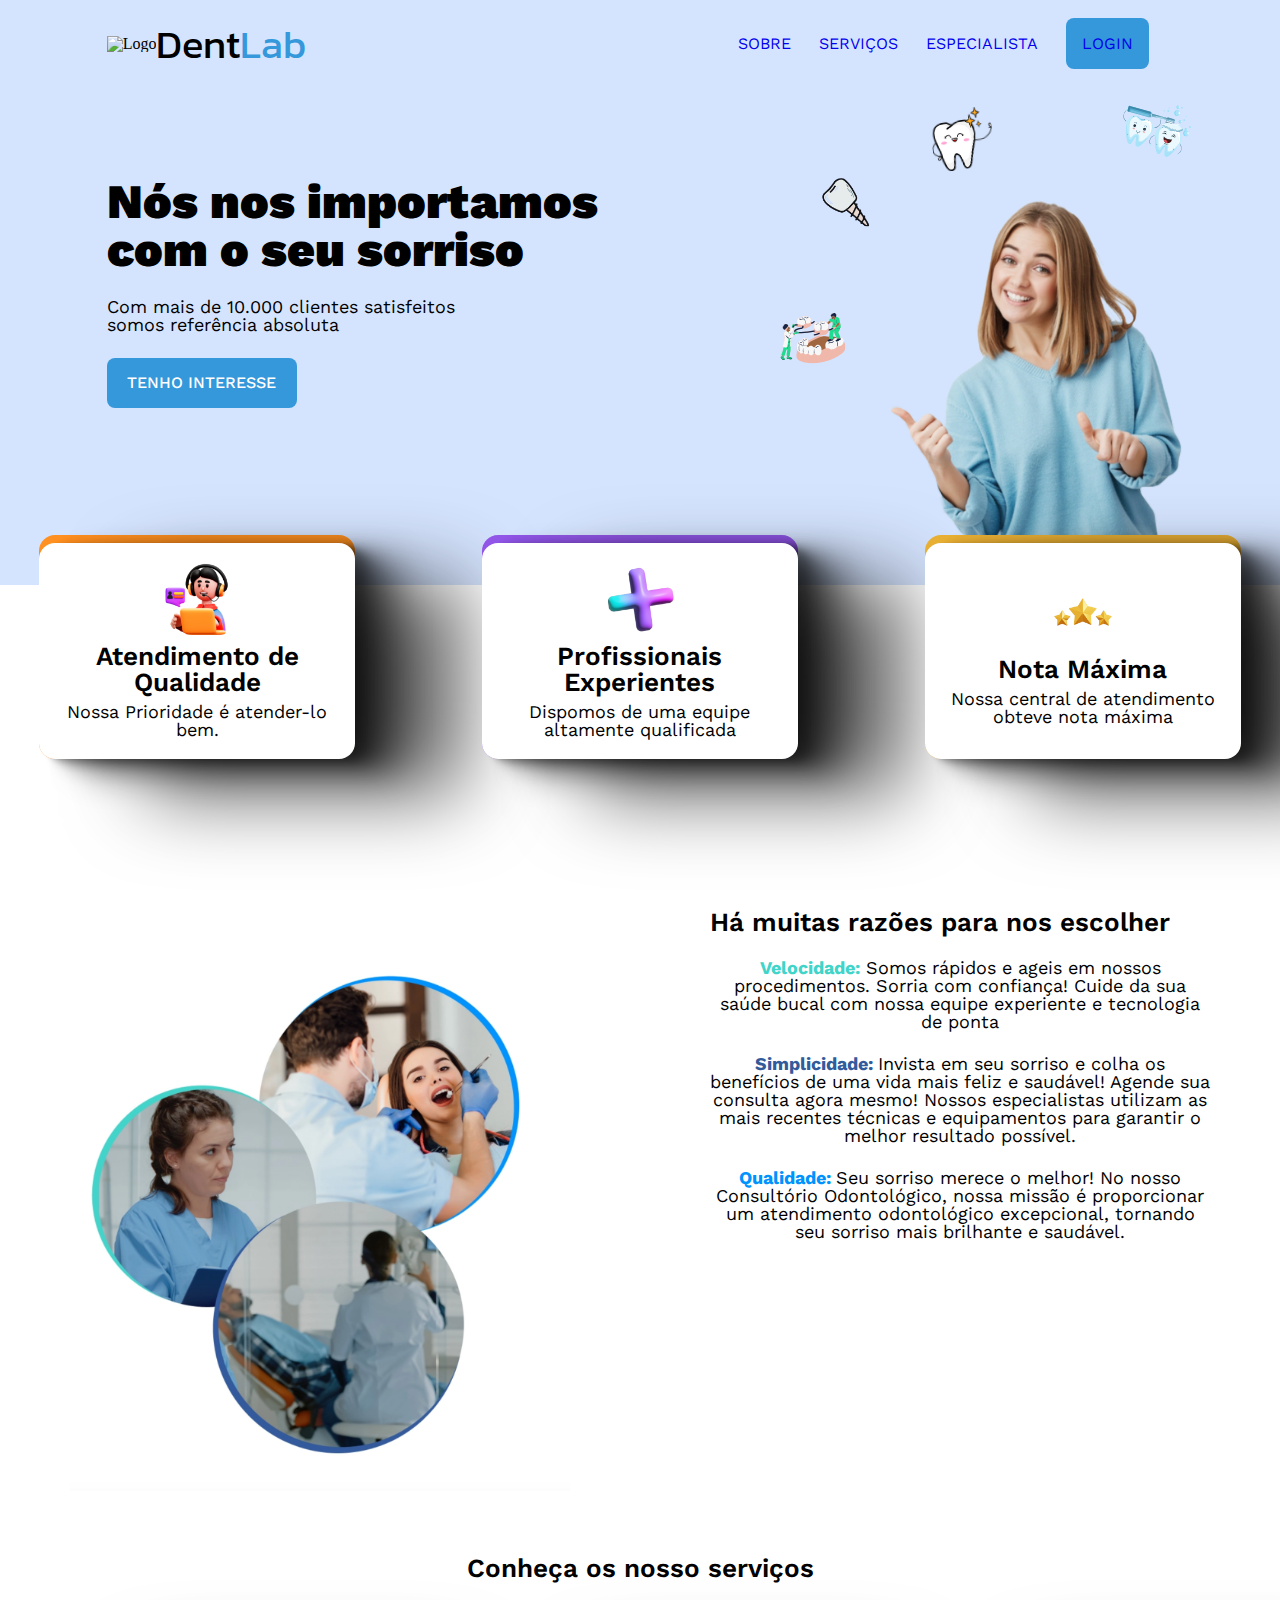
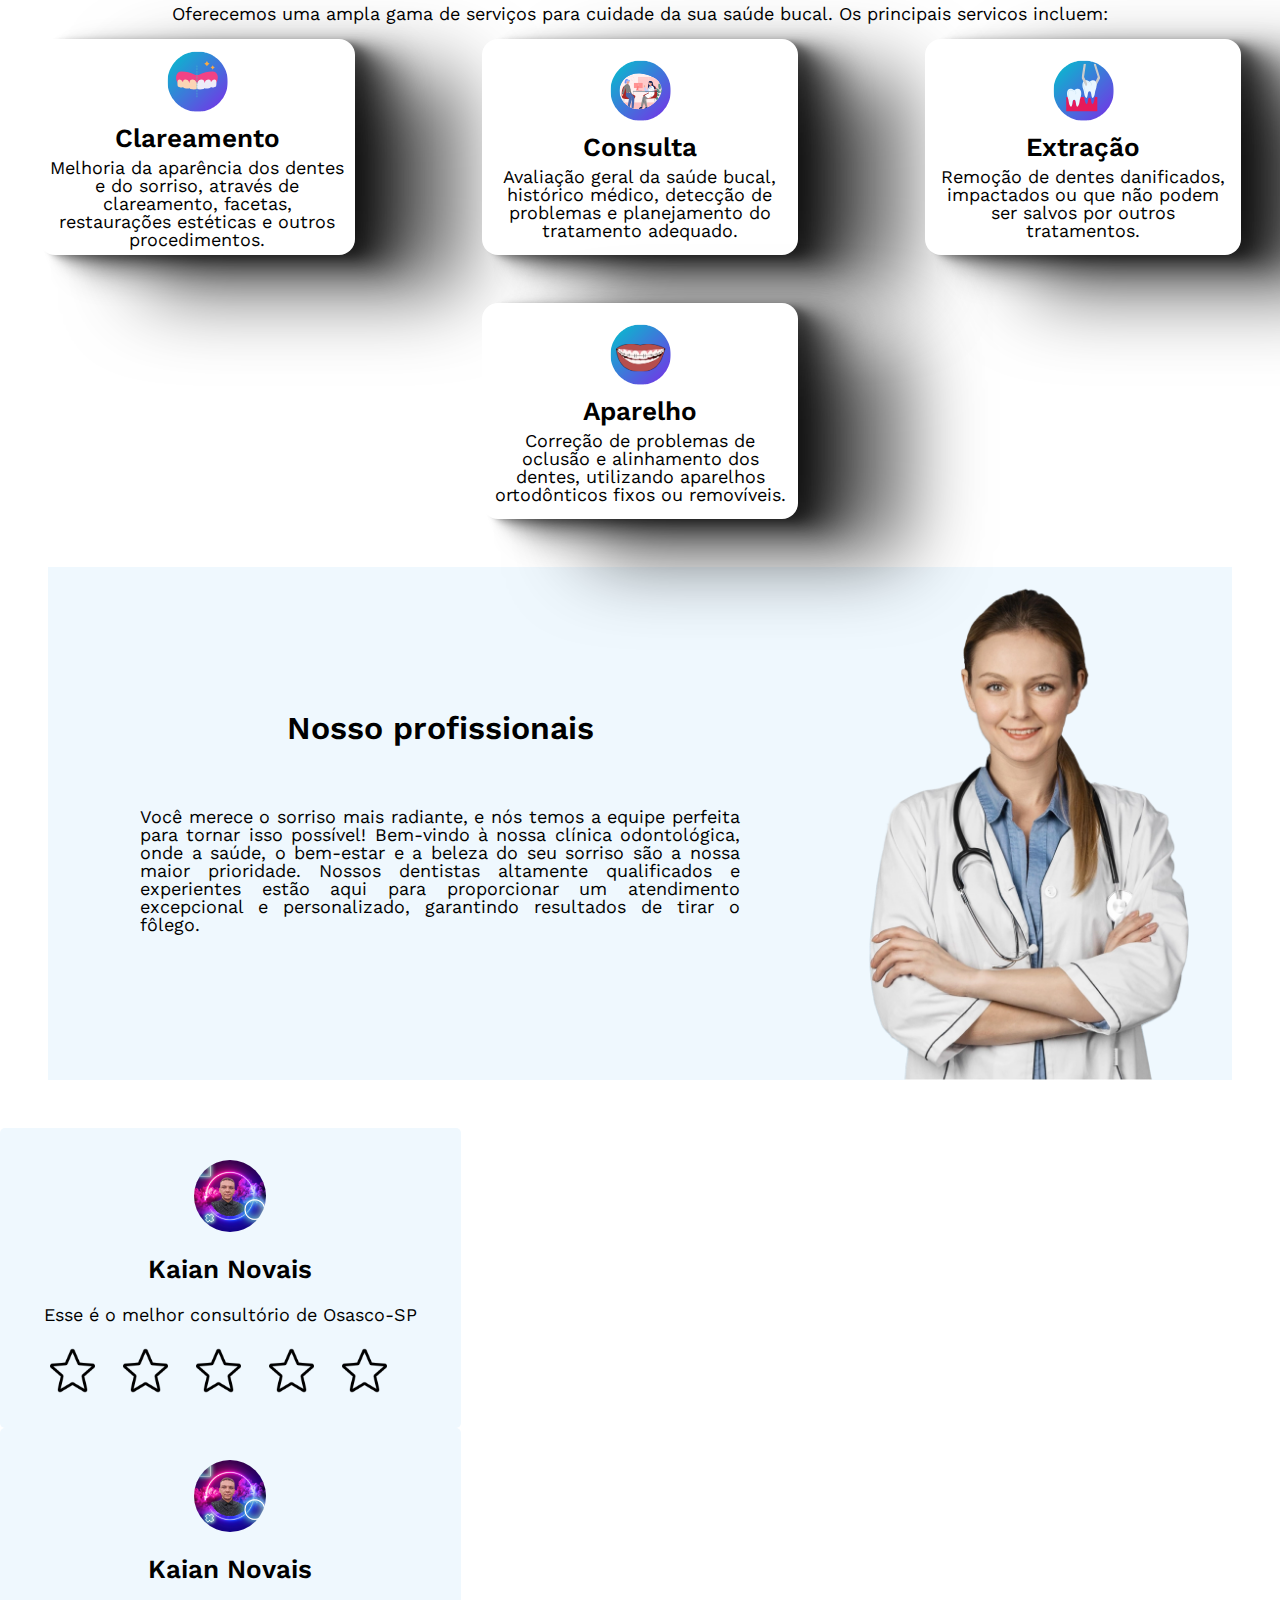
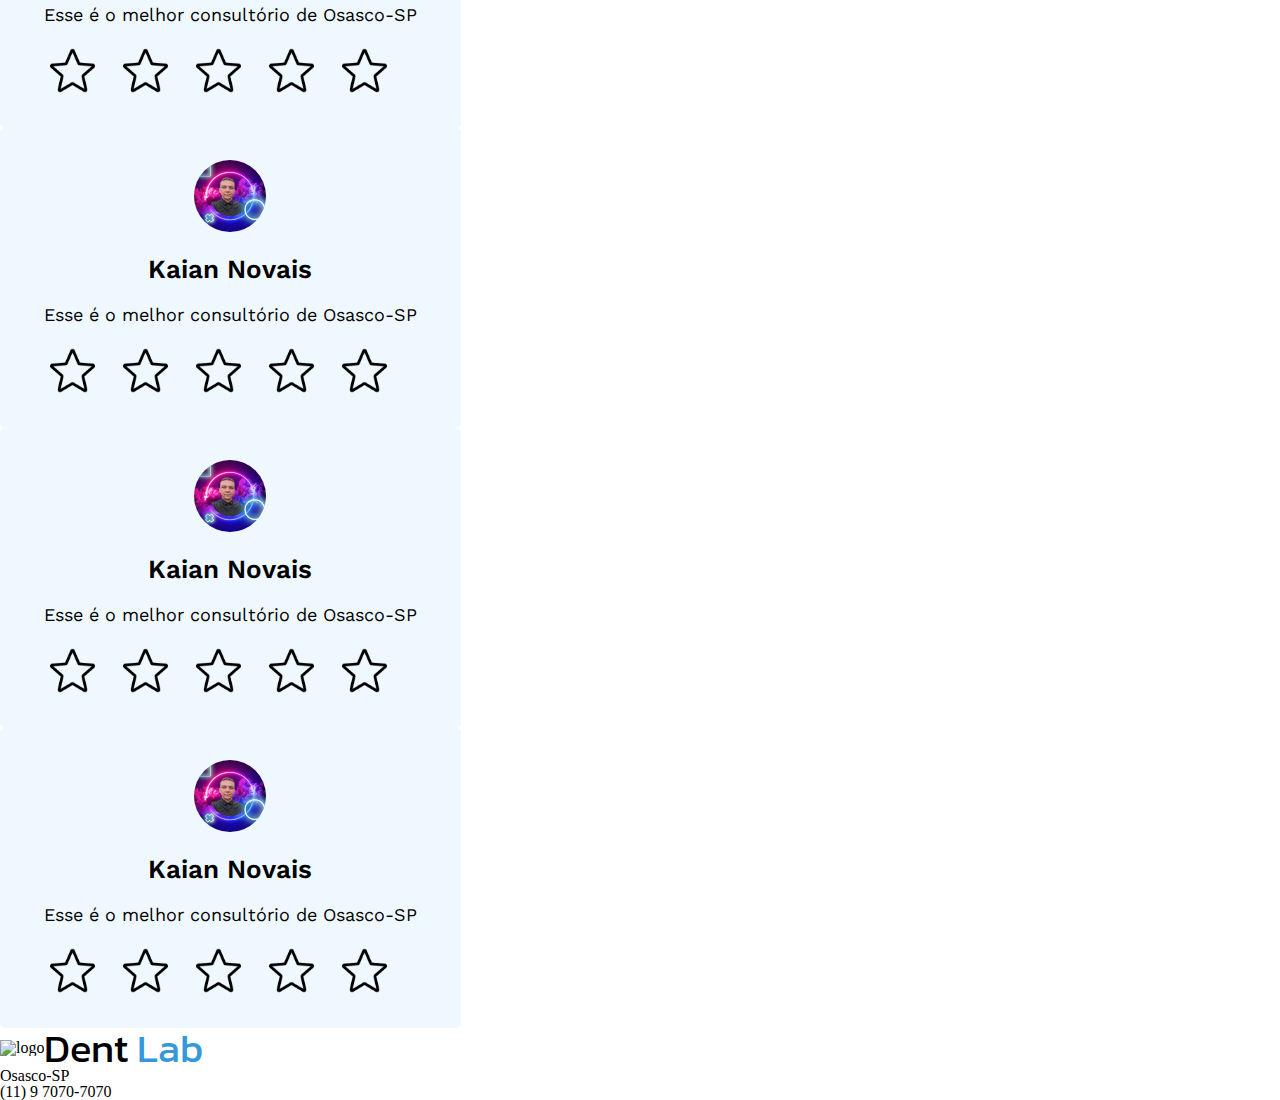
==== index.html @ 03cf14e5 "Primeiro commit do site Dent Lab. BY Nicolas" ====
<!DOCTYPE html>
<html lang="pt-br">
<head>
    <link rel="icon" href="imagens/logo.svg">
    <meta charset="UTF-8">
    <meta http-equiv="X-UA-Compatible" content="IE=edge">
    <meta name="viewport" content="width=device-width, initial-scale=1.0">
    <link rel="stylesheet" href="css/reset.css">
    <link rel="stylesheet" href="https://unpkg.com/flickity@2/dist/flickity.min.css">
    <link rel="stylesheet" href="css/index.css">
    <script src="http://kit.fontwesome.com/6cde816448.js" crossorigin="anonymous"></script>
    <script src="/js/funcoes.js"></script>
    <title>Dentlab</title>
</head>
<body>
    <header>
        <nav>
            <ul class="logo">
                <li> <img id="logo__image" src="./imagens/logo.svg" alt="Logo"></li>
                <li>
                    <h1 class="titulo__logo">Dent<span>Lab</span></h1>  
                </li>
            </ul>
            <ul class="menu">
                <li><a href="#"> SOBRE</a></li>
                <li> <a href="#"> SERVIÇOS</a></li>
                <li> <a href="#">ESPECIALISTA</a></li>
                <li> <a class="login" href="#"> LOGIN</a></li>
            </ul>
        </nav>
        <hgroup>
            <h1 class="titulo__principal"> Nós nos importamos </h1>
            <h1 class="titulo__principal">com o seu sorriso</h1>
            <h2 class="texto texto__cliente">Com mais de 10.000 clientes satisfeitos <br> somos referência absoluta</h2>
            <a href="#" class="bnt">TENHO INTERESSE</a>
        </hgroup>
        <img class="imagem__principal" src="imagens/fotoPrincipal.svg" alt="fotoprincipal">
    </header>
    <section class="vantagens">
        <div class="laranja">
        <div class="card margin">
            <img src="imagens/Atendimento.png" alt="atendimento" class="vantagens__imagens">
            <h3 class="titulo__sub__titulo">Atendimento de Qualidade</h3>
            <p class="texto ">Nossa Prioridade é atender-lo bem.</p>
        </div>
    </div>
        <div class="roxo">
        <div class="card margin">
            <img src="imagens/Adicao.png" alt="atendimento" class="vantagens__imagens">
            <h3 class="titulo__sub__titulo">Profissionais Experientes</h3>
            <p class="texto ">Dispomos de uma equipe altamente qualificada</p>
        </div>
        </div>
        <div class="laranja__claro">
        <div class="card margin">
            <img src="imagens/estrelas.png" alt="atendimento" class="vantagens__imagens">
            <h3 class="titulo__sub__titulo">Nota Máxima</h3>
            <p class="texto ">Nossa central de atendimento obteve nota máxima</p>
        </div>
        </div>
    </section>
    <section class="mensagem">
        <img src="/imagens/servicos.png" alt="Principais Serviços" class="img__mensagem">
        <hgroup class="hgroup__mensagem">
            <h1 class="titulo__sub__titulo">Há muitas razões para nos escolher</h1>
                <h6 class="texto"> <span class="velocidade">Velocidade:</span> Somos rápidos e
                    ageis em nossos procedimentos. Sorria com confiança! Cuide
                    da sua saúde bucal com nossa equipe experiente e tecnologia
                    de ponta</h6>
                <h6 class="texto"> <span class="simplicidade">Simplicidade: </span>Invista em
                    seu sorriso e colha os benefícios de uma vida mais feliz e
                    saudável! Agende sua consulta agora mesmo! Nossos
                    especialistas utilizam as mais recentes técnicas e
                    equipamentos para garantir o melhor resultado possível.
                </h6>
                <h6 class="texto"> <span class="qualidade">Qualidade: </span>Seu sorriso
                    merece o melhor! No nosso Consultório Odontológico, nossa
                    missão é proporcionar um atendimento odontológico
                    excepcional, tornando seu sorriso mais brilhante e saudável.
                </h6>
        </hgroup>
    </section>
   <main>
    <h1 class="titulo__sub__titulo">Conheça os nosso serviços</h1>
    <h6 class="texto">Oferecemos uma ampla gama de serviços para cuidade da sua saúde bucal. Os principais servicos incluem:</h6>
    <div class="div__cards">
        <div class="card">
        <img class="img__card" src="/imagens/clareamento.svg" alt="clareamento">
        <h1 class="titulo__sub__titulo center">Clareamento</h1>
        <p class="texto center">Melhoria da aparência dos
            dentes e do sorriso, através de clareamento, facetas,
            restaurações estéticas e outros procedimentos.</p>
    </div>
    <div class="card">
        <img class="img__card" src="/imagens/consulta.svg" alt="Consulta">
        <h1 class="titulo__sub__titulo center">Consulta</h1>
        <p class="texto center">Avaliação geral da saúde
            bucal, histórico médico, detecção de problemas e
            planejamento do tratamento adequado.</p>
    </div>
    <div class="card">
        <img class="img__card" src="/imagens/extracao.svg" alt="Extração">
        <h1 class="titulo__sub__titulo center">Extração</h1>
        <p class="texto center">Remoção de dentes
            danificados, impactados ou que não podem ser salvos por
            outros tratamentos.</p>
    </div>
    <div class="card">
        <img class="img__card" src="/imagens/aparelho.svg" alt="Aparelho">
        <h1 class="titulo__sub__titulo center">Aparelho</h1>
        <p class="texto center">
            Correção de problemas de oclusão e alinhamento dos dentes,
            utilizando aparelhos ortodônticos fixos ou removíveis.
        </p>
    </div>
</div>
   </main>
   <section class="profissionais">
    <hgroup class="hgroup__profissionais">
        <h1 class="titulo center">Nosso profissionais</h1>
        <h3 class="texto justificado">Você merece o sorriso mais radiante, e nós temos a equipe perfeita para tornar isso possível! Bem-vindo à nossa clínica odontológica, onde a saúde, o bem-estar e a beleza do seu sorriso são a nossa maior prioridade. Nossos dentistas altamente qualificados e experientes estão aqui para proporcionar um atendimento excepcional e personalizado, garantindo resultados de tirar o fôlego.</h3>
    </hgroup>
    <img src="imagens/dentista.png" alt="" class="img__profissional">
</section>
<div class="carousel"
    data-flickity='{ "wrapAround": true }'>
  <div class="carousel-cell">
    <div class="carousel__card">
        <img src="imagens/neon.png" alt="foto de perfil" class="imagem__carrossel">
        <h1 class="titulo__sub__titulo">Kaian Novais</h1>
        <p class="texto">Esse é o melhor consultório de Osasco-SP</p>
      <div class="estrelajs">
        <a href="javascript:void(0)" onclick="Avaliar(1)">
    <img style="width: 45px;" src="img/star0.png" id="s1"></a>
    
    <a href="javascript:void(0)" onclick="Avaliar(2)">
    <img style="width: 45px;" src="img/star0.png" id="s2"></a>
    
    <a href="javascript:void(0)" onclick="Avaliar(3)">
    <img style="width: 45px;" src="img/star0.png" id="s3"></a>
    
    <a href="javascript:void(0)" onclick="Avaliar(4)">
    <img style="width: 45px;" src="img/star0.png" id="s4"></a>
    
    <a href="javascript:void(0)" onclick="Avaliar(5)">
    <img style="width: 45px;" src="img/star0.png" id="s5"></a>

      </div>
    </div>
  </div>
  <div class="carousel-cell">
    <div class="carousel__card">
        <img src="imagens/neon.png" alt="foto de perfil" class="imagem__carrossel">
        <h1 class="titulo__sub__titulo">Kaian Novais</h1>
        <p class="texto">Esse é o melhor consultório de Osasco-SP</p>
      <div class="estrelajs">
        <a href="javascript:void(0)" onclick="Avaliar(1)">
    <img style="width: 45px;" src="img/star0.png" id="s1"></a>
    
    <a href="javascript:void(0)" onclick="Avaliar(2)">
    <img style="width: 45px;" src="img/star0.png" id="s2"></a>
    
    <a href="javascript:void(0)" onclick="Avaliar(3)">
    <img style="width: 45px;" src="img/star0.png" id="s3"></a>
    
    <a href="javascript:void(0)" onclick="Avaliar(4)">
    <img style="width: 45px;" src="img/star0.png" id="s4"></a>
    
    <a href="javascript:void(0)" onclick="Avaliar(5)">
    <img style="width: 45px;" src="img/star0.png" id="s5"></a>
    
      </div>
    </div>
  </div>
  <div class="carousel-cell">
    <div class="carousel__card">
        <img src="imagens/neon.png" alt="foto de perfil" class="imagem__carrossel">
        <h1 class="titulo__sub__titulo">Kaian Novais</h1>
        <p class="texto">Esse é o melhor consultório de Osasco-SP</p>
      <div class="estrelajs">
        <a href="javascript:void(0)" onclick="Avaliar(1)">
    <img style="width: 45px;" src="img/star0.png" id="s1"></a>
    
    <a href="javascript:void(0)" onclick="Avaliar(2)">
    <img style="width: 45px;" src="img/star0.png" id="s2"></a>
    
    <a href="javascript:void(0)" onclick="Avaliar(3)">
    <img style="width: 45px;" src="img/star0.png" id="s3"></a>
    
    <a href="javascript:void(0)" onclick="Avaliar(4)">
    <img style="width: 45px;" src="img/star0.png" id="s4"></a>
    
    <a href="javascript:void(0)" onclick="Avaliar(5)">
    <img style="width: 45px;" src="img/star0.png" id="s5"></a>
    
      </div>
    </div>
  </div>
  <div class="carousel-cell">
    <div class="carousel__card">
        <img src="imagens/neon.png" alt="foto de perfil" class="imagem__carrossel">
        <h1 class="titulo__sub__titulo">Kaian Novais</h1>
        <p class="texto">Esse é o melhor consultório de Osasco-SP</p>
      <div class="estrelajs">
        <a href="javascript:void(0)" onclick="Avaliar(1)">
    <img style="width: 45px;" src="img/star0.png" id="s1"></a>
    
    <a href="javascript:void(0)" onclick="Avaliar(2)">
    <img style="width: 45px;" src="img/star0.png" id="s2"></a>
    
    <a href="javascript:void(0)" onclick="Avaliar(3)">
    <img style="width: 45px;" src="img/star0.png" id="s3"></a>
    
    <a href="javascript:void(0)" onclick="Avaliar(4)">
    <img style="width: 45px;" src="img/star0.png" id="s4"></a>
    
    <a href="javascript:void(0)" onclick="Avaliar(5)">
    <img style="width: 45px;" src="img/star0.png" id="s5"></a>
    
      </div>
    </div>
  </div>
  <div class="carousel-cell">
    <div class="carousel__card">
        <img src="imagens/neon.png" alt="foto de perfil" class="imagem__carrossel">
        <h1 class="titulo__sub__titulo">Kaian Novais</h1>
        <p class="texto">Esse é o melhor consultório de Osasco-SP</p>
      <div class="estrelajs">
        <a href="javascript:void(0)" onclick="Avaliar(1)">
    <img style="width: 45px;" src="img/star0.png" id="s1"></a>
    
    <a href="javascript:void(0)" onclick="Avaliar(2)">
    <img style="width: 45px;" src="img/star0.png" id="s2"></a>
    
    <a href="javascript:void(0)" onclick="Avaliar(3)">
    <img style="width: 45px;" src="img/star0.png" id="s3"></a>
    
    <a href="javascript:void(0)" onclick="Avaliar(4)">
    <img style="width: 45px;" src="img/star0.png" id="s4"></a>
    
    <a href="javascript:void(0)" onclick="Avaliar(5)">
    <img style="width: 45px;" src="img/star0.png" id="s5"></a>
    
      </div>
    </div>
  </div>
</div>
<footer>
    <hgroup class="info">
        <ul class="logo">
            <li><img id="logo__image" src="imagens/logo.svg" alt="logo">
            </li>
            <li> <h1 class="titulo__logo"> Dent <span>Lab</span></h1></li>
        </ul>
        <h2><i class="fa-sharp fa-solid fa-location-dot"></i>Osasco-SP</h2>
        <h2><i class="fa-solid fa-phone"></i> (11) 9 7070-7070</h2>
    </hgroup>
</footer>

<script src="https://unpkg.com/flickity@2/dist/flickity.pkgd.min.js"></script>
</body>
</html>
---- css/index.css ----
@import "nav.css";
@import "variaveis.css";
@import "header.css";
@import "util.css";
@import "vantagens.css";
@import "mensagem.css";
@import "main.css";
@import "profissionais.css";
@import "carrossel.css";
@import  "footer.css";

#estrelas__js{
 width: 100px;
 height: auto;
}
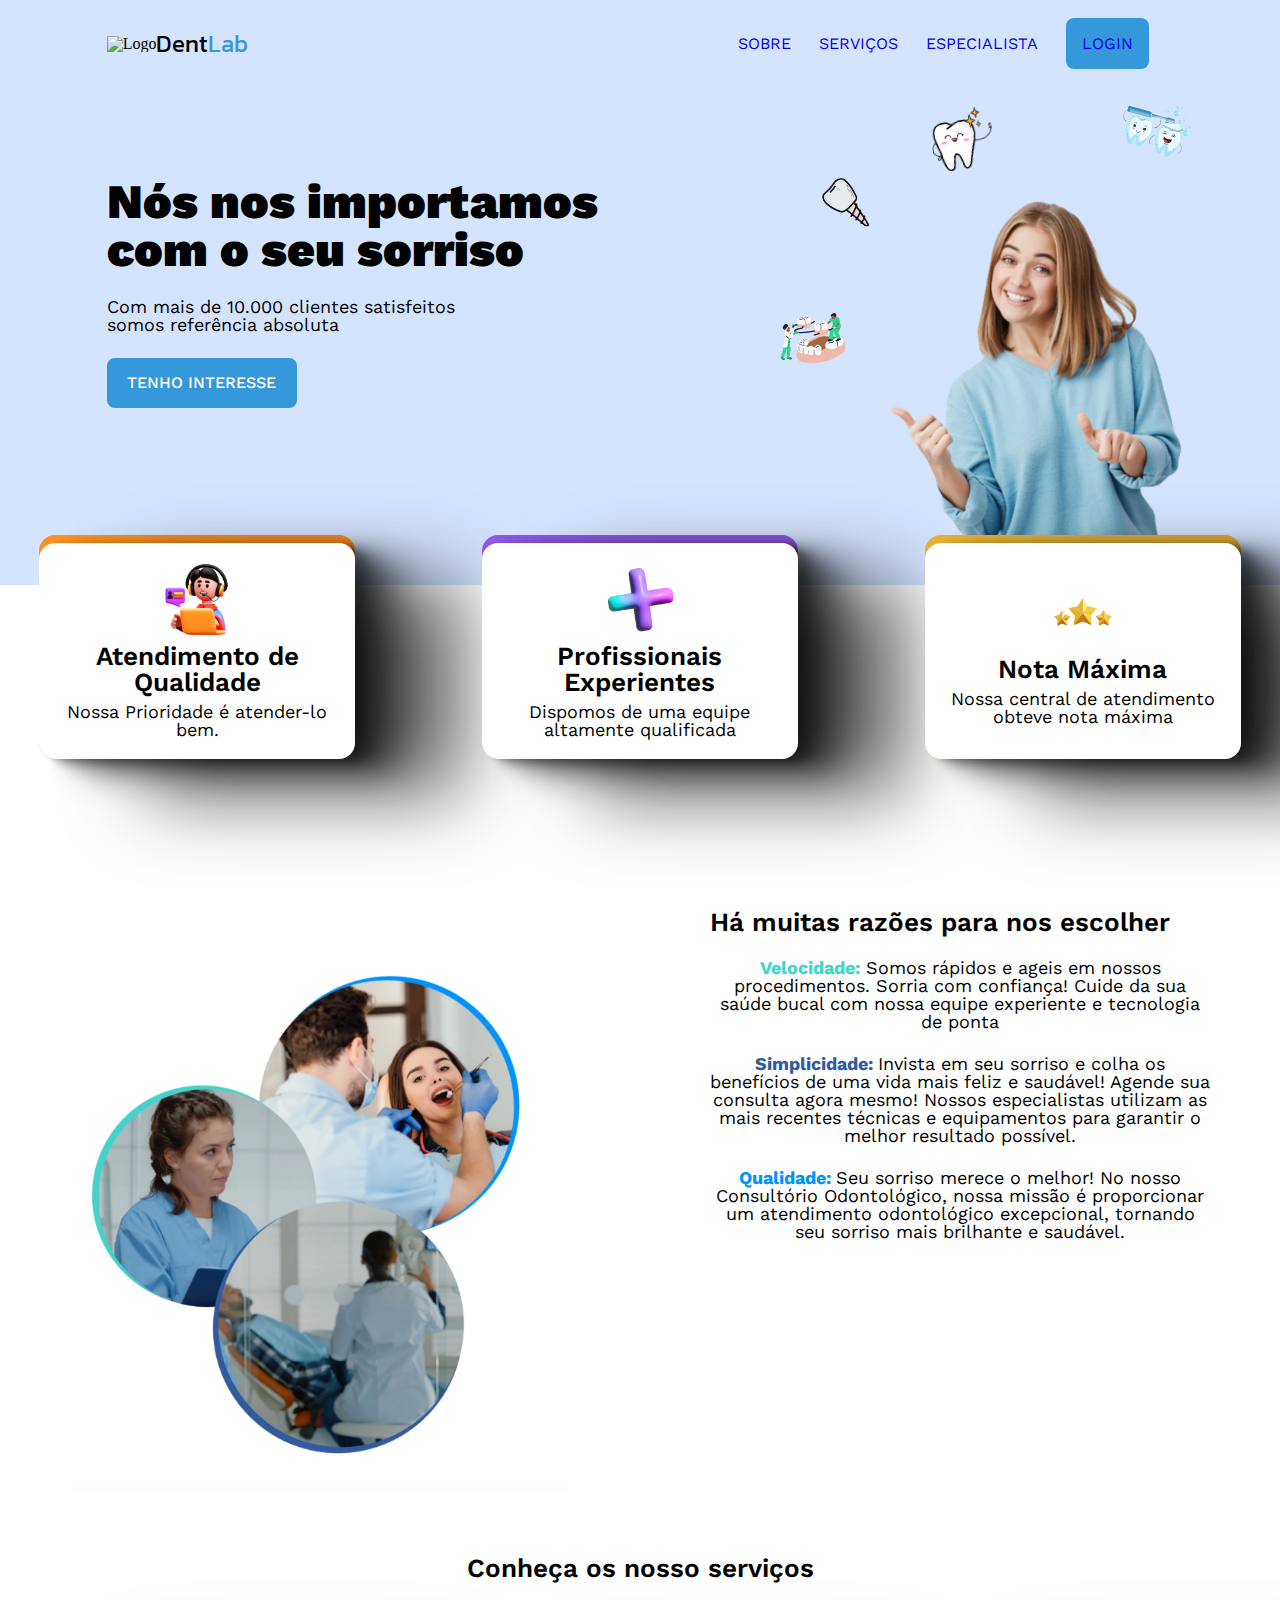
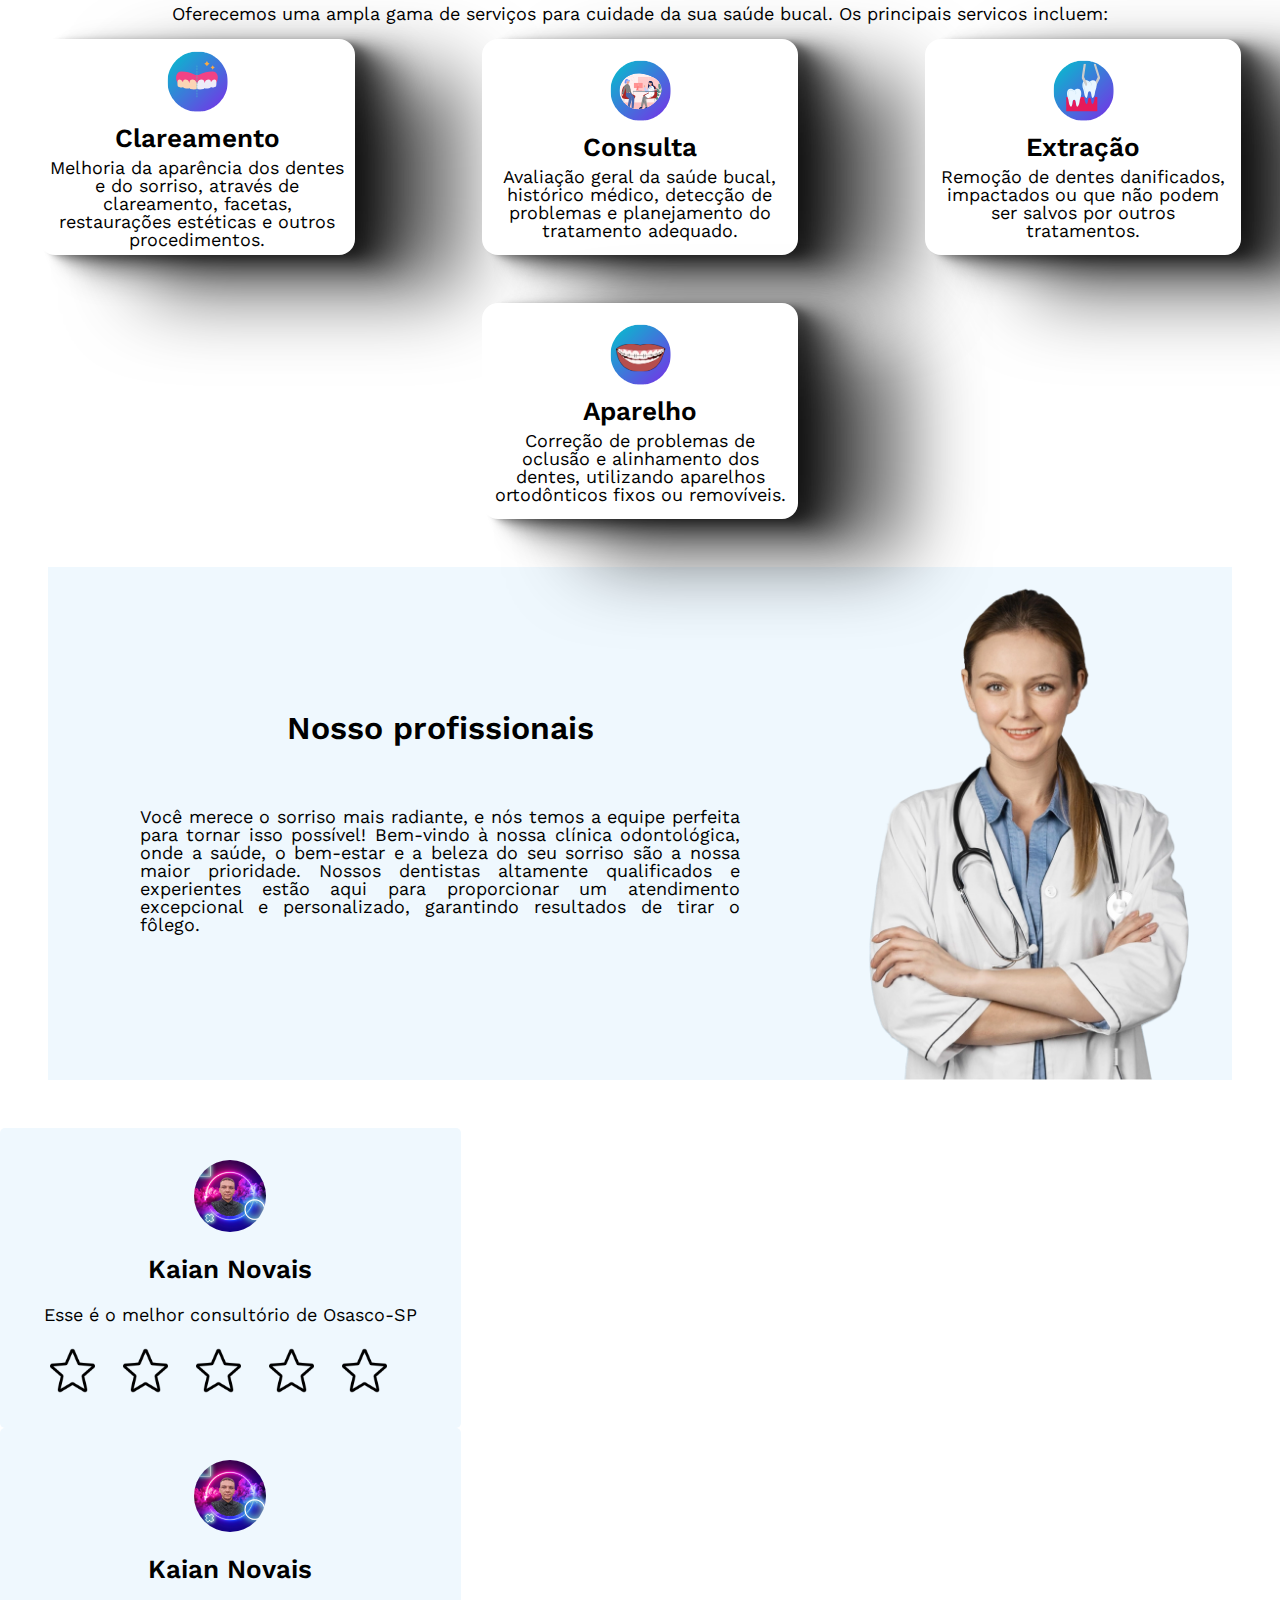
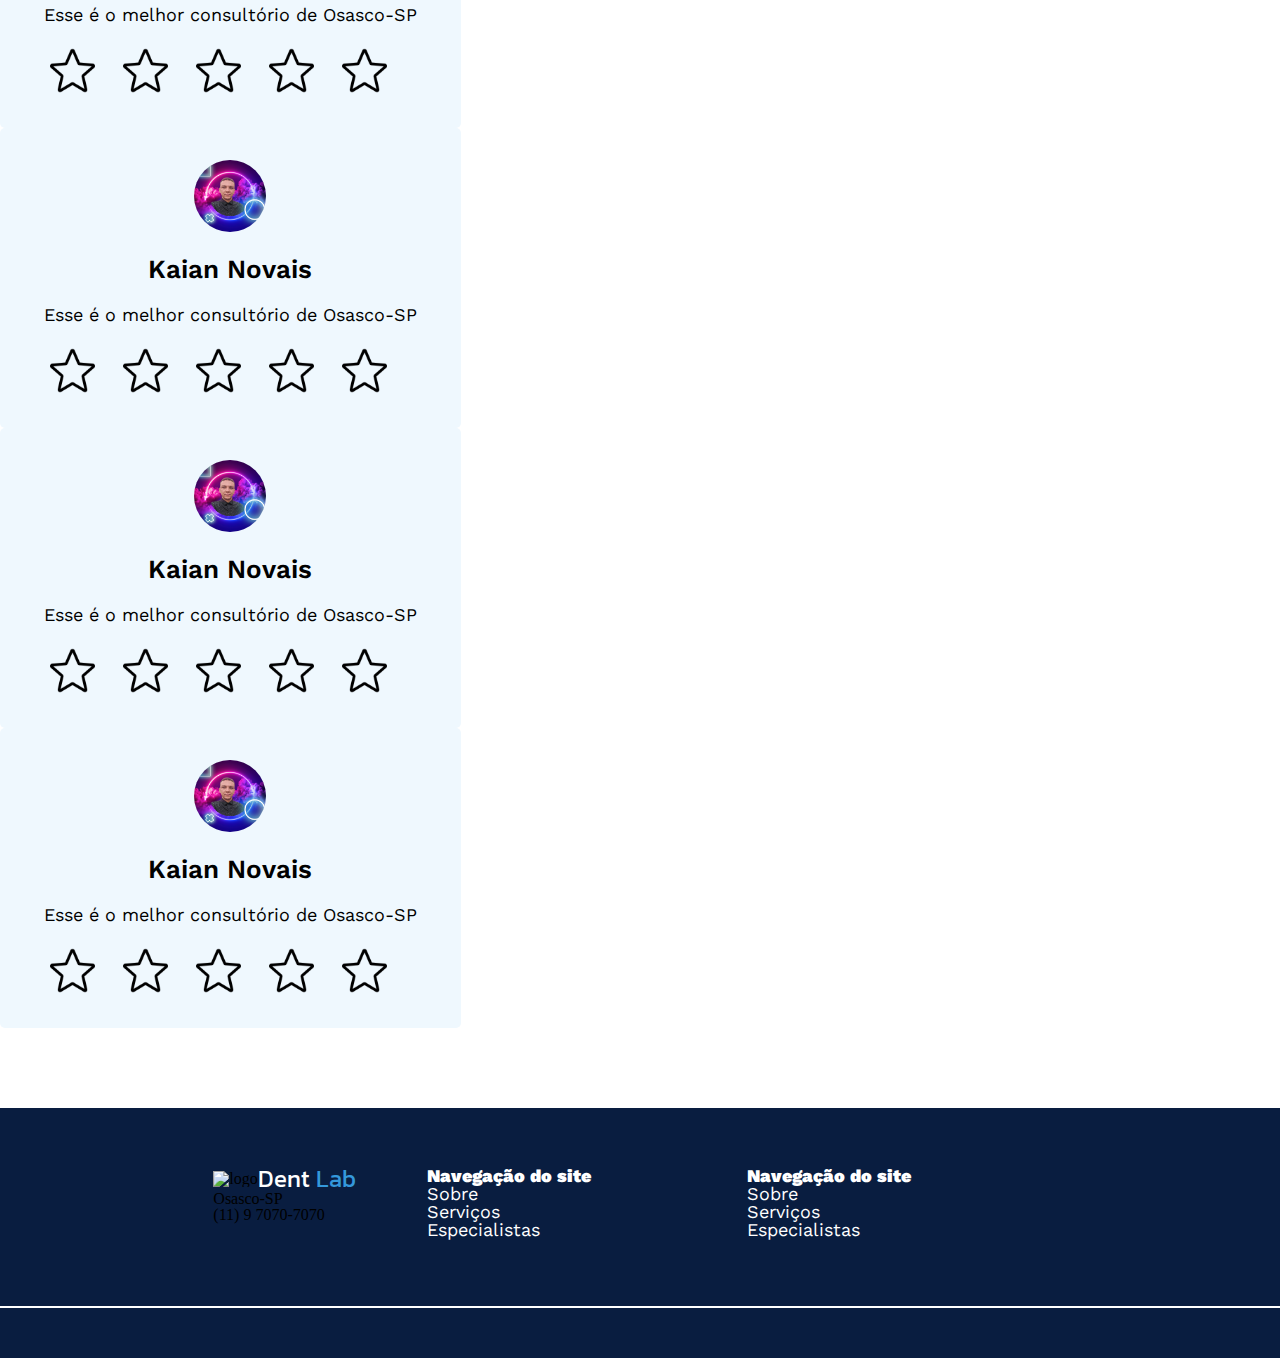
==== commit 164a6ac4: "Add files via upload" ====
--- a/index.html
+++ b/index.html
@@ -1,262 +1,292 @@
-<!DOCTYPE html>
-<html lang="pt-br">
-<head>
-    <link rel="icon" href="imagens/logo.svg">
-    <meta charset="UTF-8">
-    <meta http-equiv="X-UA-Compatible" content="IE=edge">
-    <meta name="viewport" content="width=device-width, initial-scale=1.0">
-    <link rel="stylesheet" href="css/reset.css">
-    <link rel="stylesheet" href="https://unpkg.com/flickity@2/dist/flickity.min.css">
-    <link rel="stylesheet" href="css/index.css">
-    <script src="http://kit.fontwesome.com/6cde816448.js" crossorigin="anonymous"></script>
-    <script src="/js/funcoes.js"></script>
-    <title>Dentlab</title>
-</head>
-<body>
-    <header>
-        <nav>
-            <ul class="logo">
-                <li> <img id="logo__image" src="./imagens/logo.svg" alt="Logo"></li>
-                <li>
-                    <h1 class="titulo__logo">Dent<span>Lab</span></h1>  
-                </li>
-            </ul>
-            <ul class="menu">
-                <li><a href="#"> SOBRE</a></li>
-                <li> <a href="#"> SERVIÇOS</a></li>
-                <li> <a href="#">ESPECIALISTA</a></li>
-                <li> <a class="login" href="#"> LOGIN</a></li>
-            </ul>
-        </nav>
-        <hgroup>
-            <h1 class="titulo__principal"> Nós nos importamos </h1>
-            <h1 class="titulo__principal">com o seu sorriso</h1>
-            <h2 class="texto texto__cliente">Com mais de 10.000 clientes satisfeitos <br> somos referência absoluta</h2>
-            <a href="#" class="bnt">TENHO INTERESSE</a>
-        </hgroup>
-        <img class="imagem__principal" src="imagens/fotoPrincipal.svg" alt="fotoprincipal">
-    </header>
-    <section class="vantagens">
-        <div class="laranja">
-        <div class="card margin">
-            <img src="imagens/Atendimento.png" alt="atendimento" class="vantagens__imagens">
-            <h3 class="titulo__sub__titulo">Atendimento de Qualidade</h3>
-            <p class="texto ">Nossa Prioridade é atender-lo bem.</p>
-        </div>
-    </div>
-        <div class="roxo">
-        <div class="card margin">
-            <img src="imagens/Adicao.png" alt="atendimento" class="vantagens__imagens">
-            <h3 class="titulo__sub__titulo">Profissionais Experientes</h3>
-            <p class="texto ">Dispomos de uma equipe altamente qualificada</p>
-        </div>
-        </div>
-        <div class="laranja__claro">
-        <div class="card margin">
-            <img src="imagens/estrelas.png" alt="atendimento" class="vantagens__imagens">
-            <h3 class="titulo__sub__titulo">Nota Máxima</h3>
-            <p class="texto ">Nossa central de atendimento obteve nota máxima</p>
-        </div>
-        </div>
-    </section>
-    <section class="mensagem">
-        <img src="/imagens/servicos.png" alt="Principais Serviços" class="img__mensagem">
-        <hgroup class="hgroup__mensagem">
-            <h1 class="titulo__sub__titulo">Há muitas razões para nos escolher</h1>
-                <h6 class="texto"> <span class="velocidade">Velocidade:</span> Somos rápidos e
-                    ageis em nossos procedimentos. Sorria com confiança! Cuide
-                    da sua saúde bucal com nossa equipe experiente e tecnologia
-                    de ponta</h6>
-                <h6 class="texto"> <span class="simplicidade">Simplicidade: </span>Invista em
-                    seu sorriso e colha os benefícios de uma vida mais feliz e
-                    saudável! Agende sua consulta agora mesmo! Nossos
-                    especialistas utilizam as mais recentes técnicas e
-                    equipamentos para garantir o melhor resultado possível.
-                </h6>
-                <h6 class="texto"> <span class="qualidade">Qualidade: </span>Seu sorriso
-                    merece o melhor! No nosso Consultório Odontológico, nossa
-                    missão é proporcionar um atendimento odontológico
-                    excepcional, tornando seu sorriso mais brilhante e saudável.
-                </h6>
-        </hgroup>
-    </section>
-   <main>
-    <h1 class="titulo__sub__titulo">Conheça os nosso serviços</h1>
-    <h6 class="texto">Oferecemos uma ampla gama de serviços para cuidade da sua saúde bucal. Os principais servicos incluem:</h6>
-    <div class="div__cards">
-        <div class="card">
-        <img class="img__card" src="/imagens/clareamento.svg" alt="clareamento">
-        <h1 class="titulo__sub__titulo center">Clareamento</h1>
-        <p class="texto center">Melhoria da aparência dos
-            dentes e do sorriso, através de clareamento, facetas,
-            restaurações estéticas e outros procedimentos.</p>
-    </div>
-    <div class="card">
-        <img class="img__card" src="/imagens/consulta.svg" alt="Consulta">
-        <h1 class="titulo__sub__titulo center">Consulta</h1>
-        <p class="texto center">Avaliação geral da saúde
-            bucal, histórico médico, detecção de problemas e
-            planejamento do tratamento adequado.</p>
-    </div>
-    <div class="card">
-        <img class="img__card" src="/imagens/extracao.svg" alt="Extração">
-        <h1 class="titulo__sub__titulo center">Extração</h1>
-        <p class="texto center">Remoção de dentes
-            danificados, impactados ou que não podem ser salvos por
-            outros tratamentos.</p>
-    </div>
-    <div class="card">
-        <img class="img__card" src="/imagens/aparelho.svg" alt="Aparelho">
-        <h1 class="titulo__sub__titulo center">Aparelho</h1>
-        <p class="texto center">
-            Correção de problemas de oclusão e alinhamento dos dentes,
-            utilizando aparelhos ortodônticos fixos ou removíveis.
-        </p>
-    </div>
-</div>
-   </main>
-   <section class="profissionais">
-    <hgroup class="hgroup__profissionais">
-        <h1 class="titulo center">Nosso profissionais</h1>
-        <h3 class="texto justificado">Você merece o sorriso mais radiante, e nós temos a equipe perfeita para tornar isso possível! Bem-vindo à nossa clínica odontológica, onde a saúde, o bem-estar e a beleza do seu sorriso são a nossa maior prioridade. Nossos dentistas altamente qualificados e experientes estão aqui para proporcionar um atendimento excepcional e personalizado, garantindo resultados de tirar o fôlego.</h3>
-    </hgroup>
-    <img src="imagens/dentista.png" alt="" class="img__profissional">
-</section>
-<div class="carousel"
-    data-flickity='{ "wrapAround": true }'>
-  <div class="carousel-cell">
-    <div class="carousel__card">
-        <img src="imagens/neon.png" alt="foto de perfil" class="imagem__carrossel">
-        <h1 class="titulo__sub__titulo">Kaian Novais</h1>
-        <p class="texto">Esse é o melhor consultório de Osasco-SP</p>
-      <div class="estrelajs">
-        <a href="javascript:void(0)" onclick="Avaliar(1)">
-    <img style="width: 45px;" src="img/star0.png" id="s1"></a>
-    
-    <a href="javascript:void(0)" onclick="Avaliar(2)">
-    <img style="width: 45px;" src="img/star0.png" id="s2"></a>
-    
-    <a href="javascript:void(0)" onclick="Avaliar(3)">
-    <img style="width: 45px;" src="img/star0.png" id="s3"></a>
-    
-    <a href="javascript:void(0)" onclick="Avaliar(4)">
-    <img style="width: 45px;" src="img/star0.png" id="s4"></a>
-    
-    <a href="javascript:void(0)" onclick="Avaliar(5)">
-    <img style="width: 45px;" src="img/star0.png" id="s5"></a>
-
-      </div>
-    </div>
-  </div>
-  <div class="carousel-cell">
-    <div class="carousel__card">
-        <img src="imagens/neon.png" alt="foto de perfil" class="imagem__carrossel">
-        <h1 class="titulo__sub__titulo">Kaian Novais</h1>
-        <p class="texto">Esse é o melhor consultório de Osasco-SP</p>
-      <div class="estrelajs">
-        <a href="javascript:void(0)" onclick="Avaliar(1)">
-    <img style="width: 45px;" src="img/star0.png" id="s1"></a>
-    
-    <a href="javascript:void(0)" onclick="Avaliar(2)">
-    <img style="width: 45px;" src="img/star0.png" id="s2"></a>
-    
-    <a href="javascript:void(0)" onclick="Avaliar(3)">
-    <img style="width: 45px;" src="img/star0.png" id="s3"></a>
-    
-    <a href="javascript:void(0)" onclick="Avaliar(4)">
-    <img style="width: 45px;" src="img/star0.png" id="s4"></a>
-    
-    <a href="javascript:void(0)" onclick="Avaliar(5)">
-    <img style="width: 45px;" src="img/star0.png" id="s5"></a>
-    
-      </div>
-    </div>
-  </div>
-  <div class="carousel-cell">
-    <div class="carousel__card">
-        <img src="imagens/neon.png" alt="foto de perfil" class="imagem__carrossel">
-        <h1 class="titulo__sub__titulo">Kaian Novais</h1>
-        <p class="texto">Esse é o melhor consultório de Osasco-SP</p>
-      <div class="estrelajs">
-        <a href="javascript:void(0)" onclick="Avaliar(1)">
-    <img style="width: 45px;" src="img/star0.png" id="s1"></a>
-    
-    <a href="javascript:void(0)" onclick="Avaliar(2)">
-    <img style="width: 45px;" src="img/star0.png" id="s2"></a>
-    
-    <a href="javascript:void(0)" onclick="Avaliar(3)">
-    <img style="width: 45px;" src="img/star0.png" id="s3"></a>
-    
-    <a href="javascript:void(0)" onclick="Avaliar(4)">
-    <img style="width: 45px;" src="img/star0.png" id="s4"></a>
-    
-    <a href="javascript:void(0)" onclick="Avaliar(5)">
-    <img style="width: 45px;" src="img/star0.png" id="s5"></a>
-    
-      </div>
-    </div>
-  </div>
-  <div class="carousel-cell">
-    <div class="carousel__card">
-        <img src="imagens/neon.png" alt="foto de perfil" class="imagem__carrossel">
-        <h1 class="titulo__sub__titulo">Kaian Novais</h1>
-        <p class="texto">Esse é o melhor consultório de Osasco-SP</p>
-      <div class="estrelajs">
-        <a href="javascript:void(0)" onclick="Avaliar(1)">
-    <img style="width: 45px;" src="img/star0.png" id="s1"></a>
-    
-    <a href="javascript:void(0)" onclick="Avaliar(2)">
-    <img style="width: 45px;" src="img/star0.png" id="s2"></a>
-    
-    <a href="javascript:void(0)" onclick="Avaliar(3)">
-    <img style="width: 45px;" src="img/star0.png" id="s3"></a>
-    
-    <a href="javascript:void(0)" onclick="Avaliar(4)">
-    <img style="width: 45px;" src="img/star0.png" id="s4"></a>
-    
-    <a href="javascript:void(0)" onclick="Avaliar(5)">
-    <img style="width: 45px;" src="img/star0.png" id="s5"></a>
-    
-      </div>
-    </div>
-  </div>
-  <div class="carousel-cell">
-    <div class="carousel__card">
-        <img src="imagens/neon.png" alt="foto de perfil" class="imagem__carrossel">
-        <h1 class="titulo__sub__titulo">Kaian Novais</h1>
-        <p class="texto">Esse é o melhor consultório de Osasco-SP</p>
-      <div class="estrelajs">
-        <a href="javascript:void(0)" onclick="Avaliar(1)">
-    <img style="width: 45px;" src="img/star0.png" id="s1"></a>
-    
-    <a href="javascript:void(0)" onclick="Avaliar(2)">
-    <img style="width: 45px;" src="img/star0.png" id="s2"></a>
-    
-    <a href="javascript:void(0)" onclick="Avaliar(3)">
-    <img style="width: 45px;" src="img/star0.png" id="s3"></a>
-    
-    <a href="javascript:void(0)" onclick="Avaliar(4)">
-    <img style="width: 45px;" src="img/star0.png" id="s4"></a>
-    
-    <a href="javascript:void(0)" onclick="Avaliar(5)">
-    <img style="width: 45px;" src="img/star0.png" id="s5"></a>
-    
-      </div>
-    </div>
-  </div>
-</div>
-<footer>
-    <hgroup class="info">
-        <ul class="logo">
-            <li><img id="logo__image" src="imagens/logo.svg" alt="logo">
-            </li>
-            <li> <h1 class="titulo__logo"> Dent <span>Lab</span></h1></li>
-        </ul>
-        <h2><i class="fa-sharp fa-solid fa-location-dot"></i>Osasco-SP</h2>
-        <h2><i class="fa-solid fa-phone"></i> (11) 9 7070-7070</h2>
-    </hgroup>
-</footer>
-
-<script src="https://unpkg.com/flickity@2/dist/flickity.pkgd.min.js"></script>
-</body>
+<!DOCTYPE html>
+<html lang="pt-br">
+
+<head>
+    <link rel="icon" href="imagens/logo.svg">
+    <meta charset="UTF-8">
+    <meta http-equiv="X-UA-Compatible" content="IE=edge">
+    <meta name="viewport" content="width=device-width, initial-scale=1.0">
+    <link rel="stylesheet" href="css/reset.css">
+    <link rel="stylesheet" href="https://unpkg.com/flickity@2/dist/flickity.min.css">
+    <link rel="stylesheet" href="css/index.css">
+    <link rel="stylesheet" href="css/footer.css">
+    <link rel="stylesheet" href="css/header.css">
+    <link rel="stylesheet" href="css/main.css">
+    <link rel="stylesheet" href="css/mensagem.css">
+    <link rel="stylesheet" href="css/nav.css">
+    <link rel="stylesheet" href="css/profissionais.css">
+    <link rel="stylesheet" href="css/util.css">
+    <link rel="stylesheet" href="css/vantagens.css">
+    <link rel="stylesheet" href="css/variaveis.css">
+    <script src="http://kit.fontwesome.com/6cde816448.js" crossorigin="anonymous"></script>
+    <script src="js/funcoes.js"></script>
+    <title>Dentlab</title>
+</head>
+
+<body>
+    <header>
+        <nav>
+            <ul class="logo">
+                <li> <img id="logo__image" src="imagens/logo.svg" alt="Logo"></li>
+                <li>
+                    <h1 class="titulo__logo">Dent<span>Lab</span></h1>
+                </li>
+            </ul>
+            <ul class="menu">
+                <li><a href="#sobre"> SOBRE</a></li>
+                <li> <a href="#servicos"> SERVIÇOS</a></li>
+                <li> <a href="#especialistas">ESPECIALISTA</a></li>
+                <li> <a class="login" href="#"> LOGIN</a></li>
+            </ul>
+        </nav>
+        <hgroup>
+            <h1 class="titulo__principal"> Nós nos importamos </h1>
+            <h1 class="titulo__principal">com o seu sorriso</h1>
+            <h2 class="texto texto__cliente">Com mais de 10.000 clientes satisfeitos <br> somos referência absoluta</h2>
+            <a href="#" class="bnt">TENHO INTERESSE</a>
+        </hgroup>
+        <img class="imagem__principal" src="imagens/fotoPrincipal.svg" alt="fotoprincipal">
+    </header>
+    <section class="vantagens">
+        <div class="laranja">
+            <div class="card margin">
+                <img src="imagens/Atendimento.png" alt="atendimento" class="vantagens__imagens">
+                <h3 class="titulo__sub__titulo">Atendimento de Qualidade</h3>
+                <p class="texto ">Nossa Prioridade é atender-lo bem.</p>
+            </div>
+        </div>
+        <div class="roxo">
+            <div class="card margin">
+                <img src="imagens/Adicao.png" alt="atendimento" class="vantagens__imagens">
+                <h3 class="titulo__sub__titulo">Profissionais Experientes</h3>
+                <p class="texto ">Dispomos de uma equipe altamente qualificada</p>
+            </div>
+        </div>
+        <div class="laranja__claro">
+            <div class="card margin">
+                <img src="imagens/estrelas.png" alt="atendimento" class="vantagens__imagens">
+                <h3 class="titulo__sub__titulo">Nota Máxima</h3>
+                <p class="texto ">Nossa central de atendimento obteve nota máxima</p>
+            </div>
+        </div>
+    </section>
+    <section class="mensagem" id="sobre">
+        <img src="/imagens/servicos.png" alt="Principais Serviços" class="img__mensagem">
+        <hgroup class="hgroup__mensagem">
+            <h1 class="titulo__sub__titulo">Há muitas razões para nos escolher</h1>
+            <h6 class="texto"> <span class="velocidade">Velocidade:</span> Somos rápidos e
+                ageis em nossos procedimentos. Sorria com confiança! Cuide
+                da sua saúde bucal com nossa equipe experiente e tecnologia
+                de ponta</h6>
+            <h6 class="texto"> <span class="simplicidade">Simplicidade: </span>Invista em
+                seu sorriso e colha os benefícios de uma vida mais feliz e
+                saudável! Agende sua consulta agora mesmo! Nossos
+                especialistas utilizam as mais recentes técnicas e
+                equipamentos para garantir o melhor resultado possível.
+            </h6>
+            <h6 class="texto"> <span class="qualidade">Qualidade: </span>Seu sorriso
+                merece o melhor! No nosso Consultório Odontológico, nossa
+                missão é proporcionar um atendimento odontológico
+                excepcional, tornando seu sorriso mais brilhante e saudável.
+            </h6>
+        </hgroup>
+    </section>
+    <main>
+        <h1 class="titulo__sub__titulo">Conheça os nosso serviços</h1>
+        <h6 class="texto">Oferecemos uma ampla gama de serviços para cuidade da sua saúde bucal. Os principais servicos
+            incluem:</h6>
+        <div class="div__cards" id="servicos">
+            <div class="card">
+                <img class="img__card" src="/imagens/clareamento.svg" alt="clareamento">
+                <h1 class="titulo__sub__titulo center">Clareamento</h1>
+                <p class="texto center">Melhoria da aparência dos
+                    dentes e do sorriso, através de clareamento, facetas,
+                    restaurações estéticas e outros procedimentos.</p>
+            </div>
+            <div class="card">
+                <img class="img__card" src="/imagens/consulta.svg" alt="Consulta">
+                <h1 class="titulo__sub__titulo center">Consulta</h1>
+                <p class="texto center">Avaliação geral da saúde
+                    bucal, histórico médico, detecção de problemas e
+                    planejamento do tratamento adequado.</p>
+            </div>
+            <div class="card">
+                <img class="img__card" src="/imagens/extracao.svg" alt="Extração">
+                <h1 class="titulo__sub__titulo center">Extração</h1>
+                <p class="texto center">Remoção de dentes
+                    danificados, impactados ou que não podem ser salvos por
+                    outros tratamentos.</p>
+            </div>
+            <div class="card">
+                <img class="img__card" src="/imagens/aparelho.svg" alt="Aparelho">
+                <h1 class="titulo__sub__titulo center">Aparelho</h1>
+                <p class="texto center">
+                    Correção de problemas de oclusão e alinhamento dos dentes,
+                    utilizando aparelhos ortodônticos fixos ou removíveis.
+                </p>
+            </div>
+        </div>
+    </main>
+    <section class="profissionais">
+        <hgroup class="hgroup__profissionais" id="especialistas">
+            <h1 class="titulo center">Nosso profissionais</h1>
+            <h3 class="texto justificado">Você merece o sorriso mais radiante, e nós temos a equipe perfeita para tornar
+                isso possível! Bem-vindo à nossa clínica odontológica, onde a saúde, o bem-estar e a beleza do seu
+                sorriso são a nossa maior prioridade. Nossos dentistas altamente qualificados e experientes estão aqui
+                para proporcionar um atendimento excepcional e personalizado, garantindo resultados de tirar o fôlego.
+            </h3>
+        </hgroup>
+        <img src="imagens/dentista.png" alt="" class="img__profissional">
+    </section>
+    <div class="carousel" data-flickity='{ "wrapAround": true }'>
+        <div class="carousel-cell">
+            <div class="carousel__card">
+                <img src="imagens/neon.png" alt="foto de perfil" class="imagem__carrossel">
+                <h1 class="titulo__sub__titulo">Kaian Novais</h1>
+                <p class="texto">Esse é o melhor consultório de Osasco-SP</p>
+                <div class="estrelajs">
+                    <a href="javascript:void(0)" onclick="Avaliar(1)">
+                        <img style="width: 45px;" src="img/star0.png" id="s1"></a>
+
+                    <a href="javascript:void(0)" onclick="Avaliar(2)">
+                        <img style="width: 45px;" src="img/star0.png" id="s2"></a>
+
+                    <a href="javascript:void(0)" onclick="Avaliar(3)">
+                        <img style="width: 45px;" src="img/star0.png" id="s3"></a>
+
+                    <a href="javascript:void(0)" onclick="Avaliar(4)">
+                        <img style="width: 45px;" src="img/star0.png" id="s4"></a>
+
+                    <a href="javascript:void(0)" onclick="Avaliar(5)">
+                        <img style="width: 45px;" src="img/star0.png" id="s5"></a>
+
+                </div>
+            </div>
+        </div>
+        <div class="carousel-cell">
+            <div class="carousel__card">
+                <img src="imagens/neon.png" alt="foto de perfil" class="imagem__carrossel">
+                <h1 class="titulo__sub__titulo">Kaian Novais</h1>
+                <p class="texto">Esse é o melhor consultório de Osasco-SP</p>
+                <div class="estrelajs">
+                    <a href="javascript:void(0)" onclick="Avaliar(1)">
+                        <img style="width: 45px;" src="img/star0.png" id="s1"></a>
+
+                    <a href="javascript:void(0)" onclick="Avaliar(2)">
+                        <img style="width: 45px;" src="img/star0.png" id="s2"></a>
+
+                    <a href="javascript:void(0)" onclick="Avaliar(3)">
+                        <img style="width: 45px;" src="img/star0.png" id="s3"></a>
+
+                    <a href="javascript:void(0)" onclick="Avaliar(4)">
+                        <img style="width: 45px;" src="img/star0.png" id="s4"></a>
+
+                    <a href="javascript:void(0)" onclick="Avaliar(5)">
+                        <img style="width: 45px;" src="img/star0.png" id="s5"></a>
+
+                </div>
+            </div>
+        </div>
+        <div class="carousel-cell">
+            <div class="carousel__card">
+                <img src="imagens/neon.png" alt="foto de perfil" class="imagem__carrossel">
+                <h1 class="titulo__sub__titulo">Kaian Novais</h1>
+                <p class="texto">Esse é o melhor consultório de Osasco-SP</p>
+                <div class="estrelajs">
+                    <a href="javascript:void(0)" onclick="Avaliar(1)">
+                        <img style="width: 45px;" src="img/star0.png" id="s1"></a>
+
+                    <a href="javascript:void(0)" onclick="Avaliar(2)">
+                        <img style="width: 45px;" src="img/star0.png" id="s2"></a>
+
+                    <a href="javascript:void(0)" onclick="Avaliar(3)">
+                        <img style="width: 45px;" src="img/star0.png" id="s3"></a>
+
+                    <a href="javascript:void(0)" onclick="Avaliar(4)">
+                        <img style="width: 45px;" src="img/star0.png" id="s4"></a>
+
+                    <a href="javascript:void(0)" onclick="Avaliar(5)">
+                        <img style="width: 45px;" src="img/star0.png" id="s5"></a>
+
+                </div>
+            </div>
+        </div>
+        <div class="carousel-cell">
+            <div class="carousel__card">
+                <img src="imagens/neon.png" alt="foto de perfil" class="imagem__carrossel">
+                <h1 class="titulo__sub__titulo">Kaian Novais</h1>
+                <p class="texto">Esse é o melhor consultório de Osasco-SP</p>
+                <div class="estrelajs">
+                    <a href="javascript:void(0)" onclick="Avaliar(1)">
+                        <img style="width: 45px;" src="img/star0.png" id="s1"></a>
+
+                    <a href="javascript:void(0)" onclick="Avaliar(2)">
+                        <img style="width: 45px;" src="img/star0.png" id="s2"></a>
+
+                    <a href="javascript:void(0)" onclick="Avaliar(3)">
+                        <img style="width: 45px;" src="img/star0.png" id="s3"></a>
+
+                    <a href="javascript:void(0)" onclick="Avaliar(4)">
+                        <img style="width: 45px;" src="img/star0.png" id="s4"></a>
+
+                    <a href="javascript:void(0)" onclick="Avaliar(5)">
+                        <img style="width: 45px;" src="img/star0.png" id="s5"></a>
+
+                </div>
+            </div>
+        </div>
+        <div class="carousel-cell">
+            <div class="carousel__card">
+                <img src="imagens/neon.png" alt="foto de perfil" class="imagem__carrossel">
+                <h1 class="titulo__sub__titulo">Kaian Novais</h1>
+                <p class="texto">Esse é o melhor consultório de Osasco-SP</p>
+                <div class="estrelajs">
+                    <a href="javascript:void(0)" onclick="Avaliar(1)">
+                        <img style="width: 45px;" src="img/star0.png" id="s1"></a>
+
+                    <a href="javascript:void(0)" onclick="Avaliar(2)">
+                        <img style="width: 45px;" src="img/star0.png" id="s2"></a>
+
+                    <a href="javascript:void(0)" onclick="Avaliar(3)">
+                        <img style="width: 45px;" src="img/star0.png" id="s3"></a>
+
+                    <a href="javascript:void(0)" onclick="Avaliar(4)">
+                        <img style="width: 45px;" src="img/star0.png" id="s4"></a>
+
+                    <a href="javascript:void(0)" onclick="Avaliar(5)">
+                        <img style="width: 45px;" src="img/star0.png" id="s5"></a>
+
+                </div>
+            </div>
+        </div>
+    </div>
+    <footer >
+        <hgroup class="info">
+            <ul class="logo">
+                <li><img id="logo__image" src="imagens/logo.svg" alt="logo">
+                </li>
+                <li>
+                    <h1 class="titulo__logo__footer"> Dent <span>Lab</span></h1>
+                </li>
+            </ul>
+            <h2><i class="fa-sharp fa-solid fa-location-dot " ></i>Osasco-SP</h2>
+            <h2><i class="fa-solid fa-phone"></i> (11) 9 7070-7070</h2>
+        </hgroup>
+        <hgroup class="navegacao">
+            <h3 class="textoFooterTitulo">Navegação do site</h3>
+            <h4 class="textoFooter">Sobre</h4>
+            <h4 class="textoFooter">Serviços</h4>
+            <h4 class="textoFooter">Especialistas</h4>
+        </hgroup>
+        <hgroup class="servicos">
+            <h3 class="textoFooterTitulo">Navegação do site</h3>
+            <h4 class="textoFooter">Sobre</h4>
+            <h4 class="textoFooter">Serviços</h4>
+            <h4 class="textoFooter"> Especialistas</h4>
+        </hgroup>
+        <hr class="linha">
+    </footer>
+
+    <script src="https://unpkg.com/flickity@2/dist/flickity.pkgd.min.js"></script>
+</body>
 </html>--- a/css/index.css
+++ b/css/index.css
@@ -1,15 +1,15 @@
-@import "nav.css";
-@import "variaveis.css";
-@import "header.css";
-@import "util.css";
-@import "vantagens.css";
-@import "mensagem.css";
-@import "main.css";
-@import "profissionais.css";
-@import "carrossel.css";
-@import  "footer.css";
-
-#estrelas__js{
- width: 100px;
- height: auto;
-}+@import "nav.css";
+@import "variaveis.css";
+@import "header.css";
+@import "util.css";
+@import "vantagens.css";
+@import "mensagem.css";
+@import "main.css";
+@import "profissionais.css";
+@import "carrossel.css";
+@import  "footer.css";
+
+body{
+    overflow-x: hidden;
+}
+
--- a/css/footer.css
+++ b/css/footer.css
@@ -0,0 +1,40 @@
+footer{
+    background: var(--cor-fundo-footer);
+    height: 250px;
+    margin-top: 80px;
+    display: grid;
+    grid-template-columns: repeat(12, 1fr);
+    grid-template-rows: repeat(4, 1fr);
+}
+.info{
+    grid-column: 3/5;
+    grid-row: 2/3;
+    flex-direction: column;
+    gap: 16px;
+}
+.navegacao{
+    grid-column: 5/7;
+    grid-row: 2/3;
+}
+.servicos{
+    grid-column: 8/10;
+    grid-row: 2/3;
+}
+.linha{
+    grid-row: 4;
+    grid-column: 1/13;
+    width: 100%;
+    border: none;
+    border-top: 2px solid white;
+}
+@media(max-width:900px){
+    footer{
+        display: flex;
+        flex-direction: column;
+        align-items: center;
+        height: auto;
+    }
+    .site, .service, .linha{
+        display: none;
+    }
+}--- a/css/header.css
+++ b/css/header.css
@@ -0,0 +1,48 @@
+header{
+    background-color: rgb(213, 228, 254);
+    background: linear-gradient(90deg, rgba(213,228,254,1) 1%, rgb(214,23));
+    display: grid;
+    height: 585px;
+    grid-template-columns: repeat(12, 1fr);
+    grid-template-rows: repeat(5, 1fr);
+}
+nav{
+    grid-row-start: 1;
+    grid-column: 2/12;
+}
+hgroup{
+    grid-row-start: 3;
+    grid-column: 2/8;
+}
+.texto__cliente{
+    margin-top: 24px;
+}
+.bnt{
+    display: flex;
+    height: 50px;
+    width: 190px;
+    align-items: center;
+    justify-content: center;
+    margin-top: 24px;
+    border-radius: 8px;
+    font-family: var(--texto);
+    font-weight: 500;
+    color: var(--cor-branco);
+    background-color: var(--cor-botao);
+}
+.imagem__principal{
+    grid-row: 2/6;
+    grid-column: 8/11;
+}
+@media (max-width:900px){
+    header{
+        display: flex;
+        flex-direction: column;
+        padding: 24px;
+        height: auto;
+    }
+    .imagem__principal{
+        width: 300px;
+        height: auto;
+    }
+}--- a/css/main.css
+++ b/css/main.css
@@ -0,0 +1,18 @@
+main{
+    margin-top: 64px;
+}
+.img__card{
+    width: 72px;
+    height: 72px;
+}
+.div__cards{
+    display: flex;
+    flex-wrap: wrap;
+    gap: 48px;
+    justify-content: space-around;
+    margin-top: 16px;
+    gap: 48px;
+}
+main h1, h6{
+    text-align: center;
+}--- a/css/mensagem.css
+++ b/css/mensagem.css
@@ -0,0 +1,36 @@
+.mensagem{
+    margin-top: 150px;
+    display: flex;
+    justify-content: space-around;
+}
+.img__mensagem{
+    max-width: 500px;
+    height: auto;
+}
+.velocidade{
+    color: var(--cor-velocidade);
+    font-weight: bold;
+}
+.simplicidade{
+    color: var(--cor-simplicidade);
+    font-weight: bold;
+}
+.qualidade{
+    color: var(--cor-qualidade);
+    font-weight: bold;
+}
+h6{    
+    margin-top: 24px;
+}
+.hgroup__mensagem{
+    width: 500px;
+}
+@media (max-width: 900px){
+    .mensagem{
+        flex-direction: column;
+    }
+    .hgroup__mensagem{
+        width: auto;
+        padding: 24px;
+    }
+}--- a/css/nav.css
+++ b/css/nav.css
@@ -0,0 +1,39 @@
+nav{
+    display: flex;
+    justify-content: space-between;
+    align-items: center
+}
+#logo__image{
+    width: 72px;
+    height: auto;
+}
+li{
+    display: inline-block;
+    list-style: none;
+}
+.logo{
+    display: flex;
+    align-items: center ;
+}
+a{
+    text-decoration: none;
+    margin-right: 24px;
+    font-family: var(--texto);
+}
+span{
+    color: var(--texto-logo-cor);
+}
+.titulo__logo{
+    font-family: var(--texto-logo-fonte);
+    font-size: 40px;
+}
+.login{
+    background-color:var(--cor-botao);
+    padding: 16px;
+    border-radius: 8px;
+}
+@media (max-width: 900px){
+    .menu{
+        display: none;
+    }
+}--- a/css/profissionais.css
+++ b/css/profissionais.css
@@ -0,0 +1,31 @@
+.profissionais {
+    display: flex;
+    background-color: var(--cor-fundo-section-profissional);
+    margin: 48px;
+}
+
+.img__profissional {
+    width: 400px;
+    height: auto;
+}
+
+.hgroup__profissionais {
+    width: 600px;
+    margin: auto;
+}
+
+.hgroup__profissionais>h1 {
+    margin-bottom: 4rem;
+}
+
+@media(max-width:900px) {
+    
+    .img.profissionais {
+        width: 300px;
+    }
+
+    .hgroup__profissional {
+        width: auto;
+        padding: 8px;
+    }
+}--- a/css/util.css
+++ b/css/util.css
@@ -0,0 +1,68 @@
+.titulo__principal{
+    font-family: var(--texto);
+    font-weight: 900;
+    font-size: 48px;
+}
+.titulo{
+    font-family: var(--texto);
+    font-weight: 600;
+    font-size: 32px;
+}
+.titulo__sub__titulo{
+    font-family: var(--texto);
+    font-weight: 600;
+    font-size: 26px;
+}
+.texto{
+    font-family: var(--texto);
+    font-weight: 400;
+    font-size: 18px;
+}
+.textoFooterTitulo{
+    font-family: var(--texto);
+    color: white;
+    font-weight: 900;
+    font-size: 18px;
+}
+.textoFooter{
+    font-family: var(--texto);
+    color: white;
+    font-weight: 400;
+    font-size: 18px;
+}
+.titulo__logo{
+    font-family: var(--texto-logo-fonte);
+    font-size: 24px;
+}
+.titulo__logo__footer{
+    font-family: var(--texto-logo-fonte);
+    color: white;
+    font-size: 24px;
+}
+.card{
+    width: 300px;
+    height: 200px;
+    border-radius: 16px;
+    display: flex;
+    flex-direction: column;
+    gap: 8px;
+    align-items: center;
+    justify-content: center;
+    padding: 8px;
+    text-align: center;
+    background-color: var(--cor-branco);
+    box-shadow:
+  3px 1px 2.2px rgba(0, 0, 0, 0.046),
+  7.1px 2.4px 5.3px rgba(0, 0, 0, 0.121),
+  13.4px 4.5px 10px rgba(0, 0, 0, 0.213),
+  23.9px 8px 17.9px rgba(0, 0, 0, 0.322),
+  44.7px 15px 33.4px rgba(0, 0, 0, 0.451),
+  107px 36px 80px rgba(0, 0, 0, 0.62)
+;
+}
+.center{
+    text-align: center;
+}
+.justificado{
+    text-align: justify;
+}
--- a/css/vantagens.css
+++ b/css/vantagens.css
@@ -0,0 +1,33 @@
+.vantagens{
+    margin-top: -50px;
+    z-index: 2;
+    display: flex;
+    justify-content: space-around;
+    gap: 48px;
+}
+.vantagens__imagens{
+    width: 72px;
+}
+.laranja{
+    background-color: var(--cor-laranja);
+    border-radius: 16px;
+}
+.roxo{
+    background-color: var(--cor-roxo);
+    border-radius: 16px;
+}
+.laranja__claro{
+    background-color: var(--cor-laranja-claro);
+    border-radius: 16px;
+}
+.margin{
+    margin-top: 8px;
+}
+@media (max-width: 900px){
+    .vantagens{
+        display: flex;
+        flex-direction: column;
+        align-items: center;
+        gap: 48px; 
+    }
+}--- a/css/variaveis.css
+++ b/css/variaveis.css
@@ -0,0 +1,17 @@
+@import url('https://fonts.googleapis.com/css2?family=Kanit:wght@300&display=swap');
+@import url('https://fonts.googleapis.com/css2?family=Work+Sans:wght@300&display=swap');
+:root{
+    --texto-logo-cor: #3498db;
+    --texto-logo-fonte: 'Kanit', sans-serif;
+    --texto: 'Work Sans';
+    --cor-botao: #3498db;
+    --cor-branco: white;
+    --cor-laranja: #ff9021;
+    --cor-laranja-claro:#e8af35;
+    --cor-roxo: #9156e7;
+    --cor-velocidade: rgb(65,212,201);
+    --cor-simplicidade: #325b9c;
+    --cor-qualidade: #0093fd;
+    --cor-fundo-section-profissional: rgba(239,248,254,1);
+    --cor-fundo-footer: rgba(9, 29, 64,1);
+}
